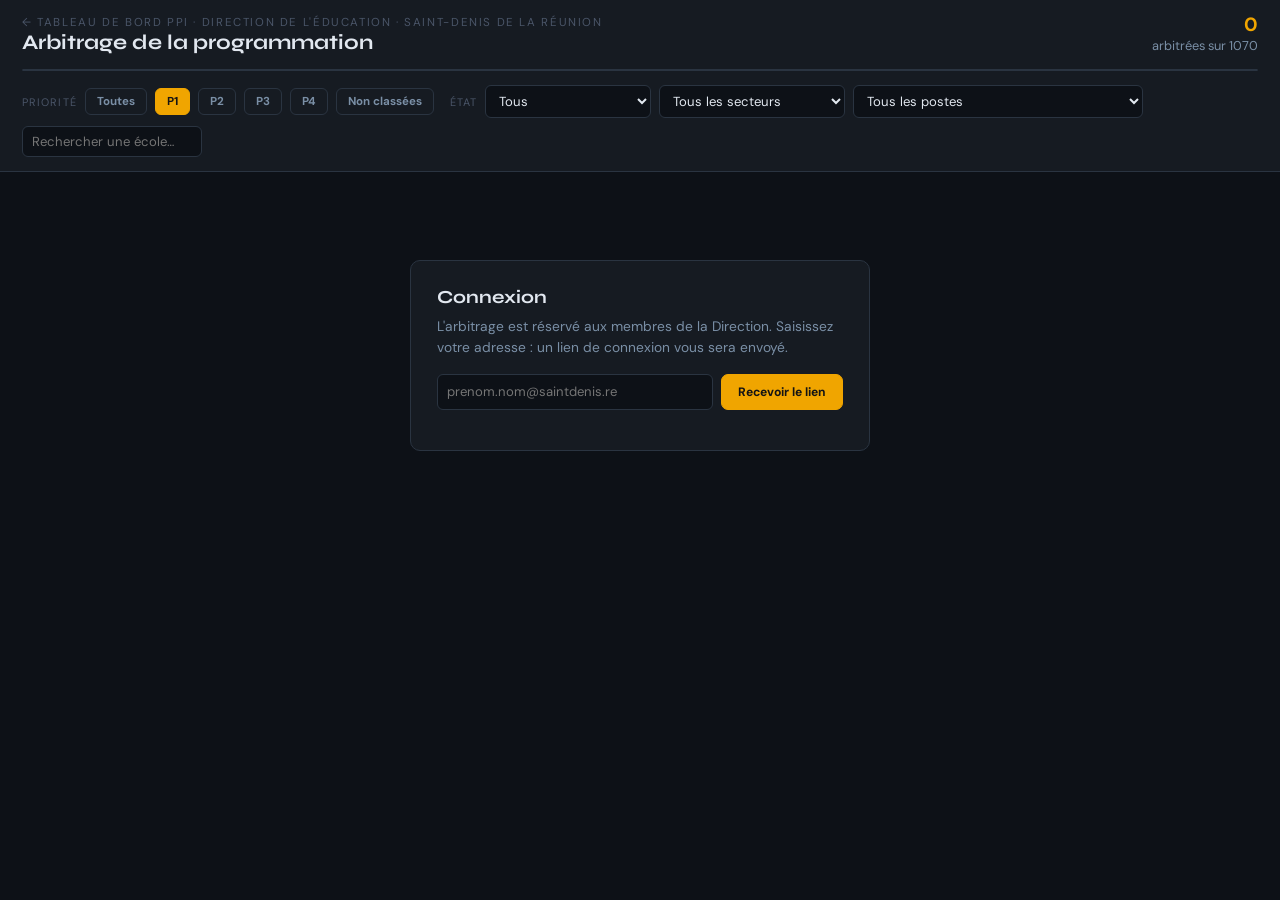
==== arbitrage.html @ 17b217a4 "Add files via upload" ====
<!doctype html>
<html lang="fr">
<head>
<meta charset="utf-8">
<meta name="viewport" content="width=device-width,initial-scale=1">
<title>Arbitrage de la programmation — PPI Écoles</title>
<link rel="preconnect" href="https://fonts.googleapis.com">
<link rel="preconnect" href="https://fonts.gstatic.com" crossorigin>
<link rel="stylesheet" href="https://fonts.googleapis.com/css2?family=Syne:wght@600;700&family=DM+Sans:opsz,wght@9..40,400;9..40,500;9..40,700&display=swap">
<style>
:root{
  --bg:#0d1117; --surface:#161b22; --surface2:#1c2230; --border:#2a3441;
  --accent:#f0a500; --accent2:#3ecfcf; --accent3:#e05c5c; --accent4:#6ab04c;
  --text:#e2e8f0; --text-muted:#7a8fa6; --text-dim:#4a5568;
  --ombre:rgba(0,0,0,.45); color-scheme:dark;
}
*{box-sizing:border-box}
body{margin:0;background:var(--bg);color:var(--text);
  font-family:'DM Sans',system-ui,sans-serif;font-size:14px;line-height:1.5;
  -webkit-font-smoothing:antialiased}
h1,h2,h3{font-family:'Syne',sans-serif;font-weight:700;margin:0;line-height:1.15}
.mono{font-variant-numeric:tabular-nums}
.wrap{max-width:1560px;margin:0 auto;padding-inline:22px}
a{color:var(--accent2)}

header{background:var(--surface);border-bottom:1px solid var(--border);position:sticky;top:0;z-index:40}
.htop{display:flex;align-items:center;gap:16px;flex-wrap:wrap;padding-block:14px 0}
.htop h1{font-size:1.3rem}
.fil{font-size:.72rem;letter-spacing:.14em;text-transform:uppercase;color:var(--text-dim)}
.qui{margin-left:auto;display:flex;align-items:center;gap:10px;font-size:.8rem;color:var(--text-muted)}
.qui b{color:var(--text);font-weight:500}
.avance{font-size:.8rem;color:var(--text-muted);text-align:right}
.avance b{display:block;font-size:1.2rem;color:var(--accent);font-weight:700;line-height:1.1}

.env{display:grid;grid-template-columns:repeat(auto-fit,minmax(122px,1fr));gap:1px;background:var(--border);
  border:1px solid var(--border);border-radius:8px;margin-block:14px;overflow:hidden}
.env>div{background:var(--surface2);padding:9px 12px}
.env .an{font-size:.68rem;letter-spacing:.11em;color:var(--text-dim);text-transform:uppercase}
.env .mt{font-size:1.02rem;font-weight:700;margin-top:3px;font-variant-numeric:tabular-nums}
.env .nb{font-size:.7rem;color:var(--text-dim);margin-top:1px}
.env .tot{background:#1a2230} .env .tot .mt{color:var(--accent)}
.env .dtt .mt{color:var(--accent2)}

.filtres{display:flex;gap:8px;align-items:center;flex-wrap:wrap;padding-bottom:14px}
.filtres span.lb{font-size:.68rem;letter-spacing:.1em;text-transform:uppercase;color:var(--text-dim)}
select,input[type=search],input[type=email],input[type=number]{font-family:inherit;font-size:.82rem;
  padding:6px 9px;border-radius:6px;border:1px solid var(--border);background:var(--bg);color:var(--text)}
input[type=search]{min-width:180px}
.pill{font-size:.72rem;font-weight:700;padding:5px 11px;border-radius:6px;border:1px solid var(--border);
  background:transparent;color:var(--text-muted);cursor:pointer;font-family:inherit}
.pill[aria-pressed="true"]{background:var(--accent);color:#141414;border-color:var(--accent)}
.cnt{margin-left:auto;font-size:.74rem;color:var(--text-dim);font-variant-numeric:tabular-nums}

main{padding-block:18px 70px}
.ligne{background:var(--surface);border:1px solid var(--border);border-radius:8px;margin-bottom:7px;
  display:grid;grid-template-columns:46px minmax(160px,1.4fr) minmax(130px,1fr) 34px minmax(170px,2fr) auto;
  gap:13px;align-items:center;padding:10px 13px}
.ligne.ppi{border-left:3px solid var(--accent)}
.ligne.entretien{border-left:3px solid var(--accent2)}
.ligne.ecarte{opacity:.5}
.ligne.verse{box-shadow:inset 0 0 0 1px var(--accent4)}
.rg{font-size:.7rem;font-weight:700;text-align:center;border-radius:5px;padding:4px 0}
.rg.P1{background:var(--accent3);color:#fff} .rg.P2{background:#c9772f;color:#fff}
.rg.P3{background:#3a4657;color:var(--text-muted)} .rg.P4,.rg.x{background:#232c3a;color:var(--text-dim)}
.ec{font-weight:500;line-height:1.25}
.ec small{display:block;color:var(--text-dim);font-weight:400;font-size:.7rem;letter-spacing:.04em}
.po{font-size:.82rem;color:var(--text-muted)}
.nt{font-size:.74rem;font-weight:700;text-align:center;border-radius:5px;padding:4px 0}
.nt.v4{background:var(--accent3);color:#fff} .nt.v3{background:#c9772f;color:#fff}
.nt.v2{background:#3d3520;color:var(--accent)} .nt.v1{background:#223424;color:var(--accent4)}
.nt.v0{background:#232c3a;color:var(--text-dim)}
.ctx{font-size:.78rem;color:var(--text-muted);line-height:1.35}
.ctx .src{font-size:.62rem;letter-spacing:.09em;text-transform:uppercase;color:var(--text-dim);margin-right:6px}
.ctx button{background:none;border:0;color:var(--accent2);cursor:pointer;font:inherit;font-size:.74rem;padding:0}
.dec{display:flex;gap:7px;align-items:center;flex-wrap:wrap;justify-content:flex-end}
.dgrp{display:flex;border:1px solid var(--border);border-radius:6px;overflow:hidden}
.dgrp button{font-size:.7rem;font-weight:700;padding:6px 10px;border:0;background:transparent;
  color:var(--text-muted);cursor:pointer;border-right:1px solid var(--border);font-family:inherit}
.dgrp button:last-child{border-right:0}
.dgrp button[aria-pressed="true"]{background:var(--accent);color:#141414}
.dgrp button.d2[aria-pressed="true"]{background:var(--accent2);color:#08201f}
.dgrp button.d3[aria-pressed="true"]{background:#3a4657;color:var(--text)}
.dec input[type=number]{width:100px;text-align:right;font-variant-numeric:tabular-nums}
.dec .manque{border-color:var(--accent);background:#2a2415}
.detail{grid-column:1/-1;border-top:1px solid var(--border);margin-top:9px;padding-top:10px;
  font-size:.8rem;color:var(--text-muted);line-height:1.45;display:flex;flex-direction:column;gap:8px}
.detail b{color:var(--text);font-weight:500}
.detail .tag{font-size:.6rem;letter-spacing:.09em;text-transform:uppercase;color:var(--text-dim);display:block}
.hidden{display:none!important}
.vide{text-align:center;padding:48px 20px;color:var(--text-dim)}

.bt{font-family:inherit;font-size:.76rem;font-weight:700;padding:9px 16px;border-radius:7px;
  border:1px solid var(--accent);background:var(--accent);color:#141414;cursor:pointer}
.bt.sec{background:transparent;color:var(--accent)}
.bt.gh{border-color:var(--border);background:transparent;color:var(--text-muted)}
.bt:disabled{opacity:.4;cursor:default}
.panneau{background:var(--surface);border:1px solid var(--border);border-radius:10px;padding:20px 22px;margin-top:28px}
.panneau h2{font-size:1.05rem;margin-bottom:7px}
.panneau p{margin:0 0 15px;color:var(--text-muted);font-size:.85rem;max-width:76ch}
.bts{display:flex;gap:10px;flex-wrap:wrap}
.note{margin-top:14px;font-size:.78rem;color:var(--text-dim);max-width:76ch}
.connexion{max-width:460px;margin:70px auto;background:var(--surface);border:1px solid var(--border);
  border-radius:10px;padding:26px}
.connexion h2{font-size:1.15rem;margin-bottom:8px}
.connexion p{color:var(--text-muted);font-size:.86rem;margin:0 0 16px}
.connexion form{display:flex;gap:8px}
.connexion input{flex:1}
#etat{position:fixed;left:50%;transform:translateX(-50%);bottom:20px;background:var(--surface2);
  border:1px solid var(--border);color:var(--text);padding:10px 18px;border-radius:8px;font-size:.82rem;
  z-index:70;opacity:0;pointer-events:none;transition:opacity .2s;box-shadow:0 6px 24px var(--ombre);max-width:80vw}
#etat.on{opacity:1}
@media (max-width:1150px){
  .ligne{grid-template-columns:42px 1fr 34px;row-gap:9px}
  .ligne .po{grid-column:2/4} .ligne .ctx{grid-column:1/-1} .dec{grid-column:1/-1;justify-content:flex-start}
}
@media (prefers-reduced-motion:reduce){*{transition:none!important}}
</style>
</head>
<body>

<header><div class="wrap">
  <div class="htop">
    <div><div class="fil"><a href="./" style="color:var(--text-dim);text-decoration:none">← Tableau de bord PPI</a>
           · Direction de l'Éducation · Saint-Denis de La Réunion</div>
         <h1>Arbitrage de la programmation</h1></div>
    <div class="qui" id="qui"></div>
    <div class="avance"><b id="pfait">0</b><span>arbitrées sur <span id="ptot">—</span></span></div>
  </div>
  <div class="env" id="env"></div>
  <div class="filtres" id="barre">
    <span class="lb">Priorité</span>
    <button class="pill" data-f="rang" data-v="" aria-pressed="false">Toutes</button>
    <button class="pill" data-f="rang" data-v="P1" aria-pressed="true">P1</button>
    <button class="pill" data-f="rang" data-v="P2" aria-pressed="false">P2</button>
    <button class="pill" data-f="rang" data-v="P3" aria-pressed="false">P3</button>
    <button class="pill" data-f="rang" data-v="P4" aria-pressed="false">P4</button>
    <button class="pill" data-f="rang" data-v="—" aria-pressed="false">Non classées</button>
    <span class="lb" style="margin-left:8px">État</span>
    <select id="fdec">
      <option value="">Tous</option><option value="0">À arbitrer</option>
      <option value="ppi">Retenues au PPI</option><option value="entretien">Petit entretien</option>
      <option value="ecarte">Écartées</option><option value="verse">Déjà versées au plan</option>
    </select>
    <select id="fsect"><option value="">Tous les secteurs</option></select>
    <select id="fposte"><option value="">Tous les postes</option></select>
    <input type="search" id="fq" placeholder="Rechercher une école…" aria-label="Rechercher une école">
    <span class="cnt" id="cnt"></span>
  </div>
</div></header>

<main><div class="wrap">
  <div id="connexion" class="connexion hidden">
    <h2>Connexion</h2>
    <p>L'arbitrage est réservé aux membres de la Direction. Saisissez votre adresse :
       un lien de connexion vous sera envoyé.</p>
    <form id="fconn"><input type="email" id="mail" placeholder="prenom.nom@saintdenis.re" required>
      <button class="bt" type="submit">Recevoir le lien</button></form>
    <div class="note" id="noteconn"></div>
  </div>

  <div id="appli">
    <div id="liste"></div>
    <div class="vide hidden" id="vide">Aucune intervention ne correspond à ces filtres.</div>

    <section class="panneau">
      <h2>Verser les arbitrages au plan</h2>
      <p>Les interventions retenues au PPI, pourvues d'une année et d'un montant, deviennent des
         opérations du plan : elles apparaîtront dans le tableau de bord, la carte et les exports,
         au même titre que les lignes existantes. Une intervention déjà versée est marquée et ne
         peut pas l'être deux fois.</p>
      <div class="bts">
        <button class="bt" id="verser">Verser au plan les interventions prêtes</button>
        <button class="bt sec" id="expDTT">Petit entretien → DTT (.csv)</button>
        <button class="bt gh" id="expCSV">Export CSV de l'arbitrage</button>
      </div>
      <div class="note" id="notepan"></div>
    </section>
  </div>
</div></main>
<div id="etat" role="status" aria-live="polite"></div>

<script src="donnees/config.js"></script>
<script src="donnees/source.js"></script>
<script src="arbitrage.js"></script>
</body>
</html>
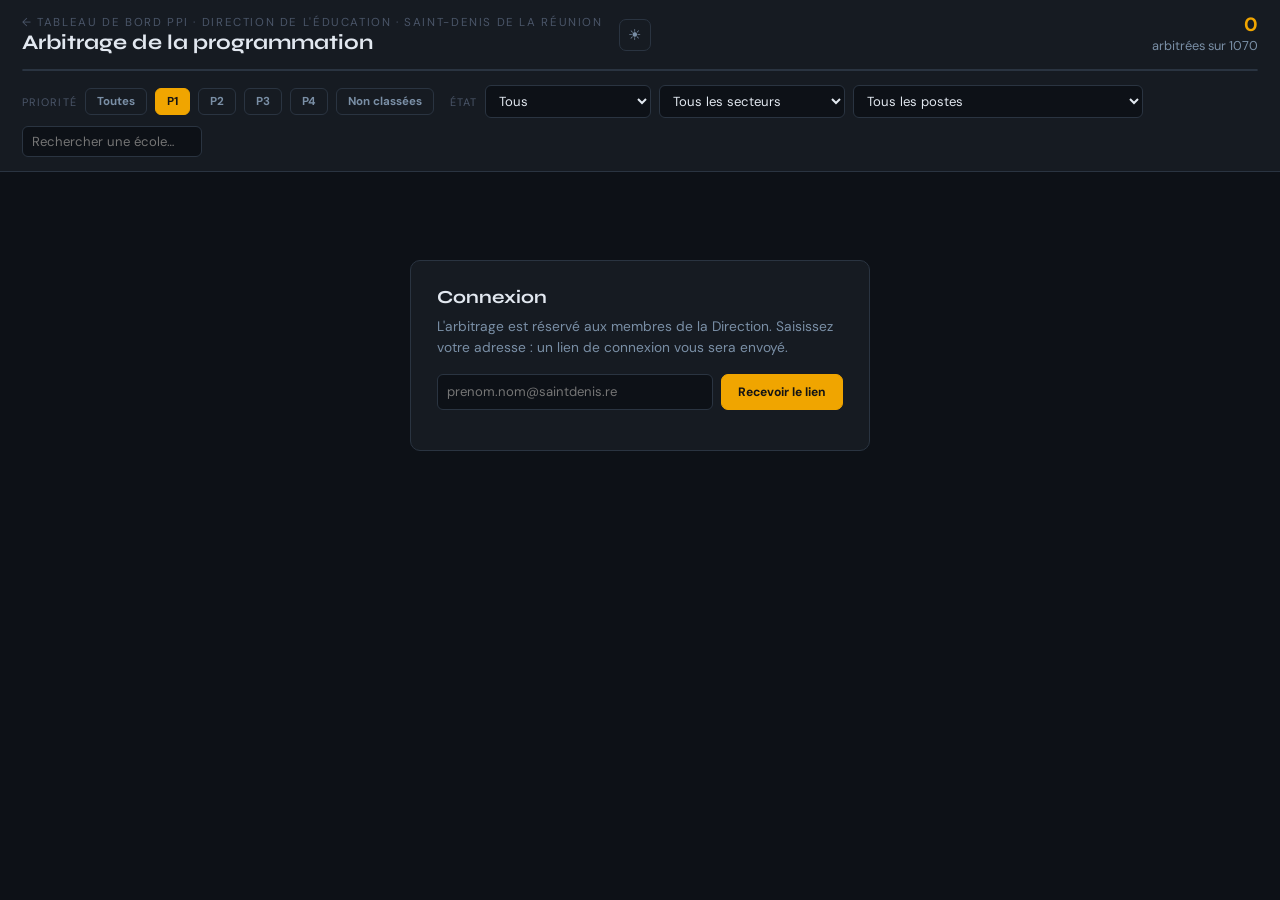
==== commit 3b514ad7: "V2" ====
--- a/arbitrage.html
+++ b/arbitrage.html
@@ -13,6 +13,12 @@
   --accent:#f0a500; --accent2:#3ecfcf; --accent3:#e05c5c; --accent4:#6ab04c;
   --text:#e2e8f0; --text-muted:#7a8fa6; --text-dim:#4a5568;
   --ombre:rgba(0,0,0,.45); color-scheme:dark;
+}
+body.jour{
+  --bg:#f6f2e8; --surface:#fffdf7; --surface2:#efe9db; --border:#ddd4c2;
+  --accent:#a86a04; --accent2:#0c757e; --accent3:#b93a3a; --accent4:#4a7d2c;
+  --text:#221f19; --text-muted:#6a6155; --text-dim:#8f8577;
+  --ombre:rgba(90,74,42,.16); color-scheme:light;
 }
 *{box-sizing:border-box}
 body{margin:0;background:var(--bg);color:var(--text);
@@ -73,9 +79,15 @@
 .ctx .src{font-size:.62rem;letter-spacing:.09em;text-transform:uppercase;color:var(--text-dim);margin-right:6px}
 .ctx button{background:none;border:0;color:var(--accent2);cursor:pointer;font:inherit;font-size:.74rem;padding:0}
 .dec{display:flex;gap:7px;align-items:center;flex-wrap:wrap;justify-content:flex-end}
-.dgrp{display:flex;border:1px solid var(--border);border-radius:6px;overflow:hidden}
-.dgrp button{font-size:.7rem;font-weight:700;padding:6px 10px;border:0;background:transparent;
-  color:var(--text-muted);cursor:pointer;border-right:1px solid var(--border);font-family:inherit}
+.dgrp{display:flex;border:1px solid var(--border);border-radius:7px;overflow:hidden;
+  box-shadow:0 1px 0 var(--ombre)}
+.dgrp button{font-size:.72rem;font-weight:700;padding:7px 13px;border:0;background:var(--surface2);
+  color:var(--text);cursor:pointer;border-right:1px solid var(--border);font-family:inherit;
+  transition:background .12s,color .12s}
+.dgrp button:hover{background:var(--accent);color:#141414}
+.dgrp button.d2:hover{background:var(--accent2);color:#08201f}
+.dgrp button.d3:hover{background:var(--text-dim);color:var(--surface)}
+.dgrp button:focus-visible{outline:2px solid var(--accent);outline-offset:-2px}
 .dgrp button:last-child{border-right:0}
 .dgrp button[aria-pressed="true"]{background:var(--accent);color:#141414}
 .dgrp button.d2[aria-pressed="true"]{background:var(--accent2);color:#08201f}
@@ -86,6 +98,9 @@
   font-size:.8rem;color:var(--text-muted);line-height:1.45;display:flex;flex-direction:column;gap:8px}
 .detail b{color:var(--text);font-weight:500}
 .detail .tag{font-size:.6rem;letter-spacing:.09em;text-transform:uppercase;color:var(--text-dim);display:block}
+.consigne{margin:0 0 14px;padding:11px 15px;background:var(--surface);border:1px solid var(--border);
+  border-left:3px solid var(--accent);border-radius:7px;font-size:.83rem;color:var(--text-muted);max-width:none}
+.consigne b{color:var(--text)}
 .hidden{display:none!important}
 .vide{text-align:center;padding:48px 20px;color:var(--text-dim)}
 
@@ -109,6 +124,16 @@
   border:1px solid var(--border);color:var(--text);padding:10px 18px;border-radius:8px;font-size:.82rem;
   z-index:70;opacity:0;pointer-events:none;transition:opacity .2s;box-shadow:0 6px 24px var(--ombre);max-width:80vw}
 #etat.on{opacity:1}
+body.jour .rg.P3{background:#e4ddcc;color:var(--text-muted)}
+body.jour .rg.P4,body.jour .rg.x{background:#eae4d6;color:var(--text-dim)}
+body.jour .nt.v2{background:#f4e6c4;color:#8a6a10}
+body.jour .nt.v1{background:#dfeccf;color:#3f6b24}
+body.jour .nt.v0{background:#eae4d6;color:var(--text-dim)}
+body.jour .dec .manque{background:#f9edd2}
+body.jour .env .tot{background:#f3ead7}
+.btn-theme{background:none;border:1px solid var(--border);color:var(--text-muted);
+  border-radius:7px;width:32px;height:32px;cursor:pointer;font-size:.95rem;line-height:1}
+.btn-theme:hover{color:var(--accent);border-color:var(--accent)}
 @media (max-width:1150px){
   .ligne{grid-template-columns:42px 1fr 34px;row-gap:9px}
   .ligne .po{grid-column:2/4} .ligne .ctx{grid-column:1/-1} .dec{grid-column:1/-1;justify-content:flex-start}
@@ -123,6 +148,7 @@
     <div><div class="fil"><a href="./" style="color:var(--text-dim);text-decoration:none">← Tableau de bord PPI</a>
            · Direction de l'Éducation · Saint-Denis de La Réunion</div>
          <h1>Arbitrage de la programmation</h1></div>
+    <button id="btn-theme" class="btn-theme" onclick="basculerTheme()" title="Changer de thème">☾</button>
     <div class="qui" id="qui"></div>
     <div class="avance"><b id="pfait">0</b><span>arbitrées sur <span id="ptot">—</span></span></div>
   </div>
@@ -159,6 +185,10 @@
   </div>
 
   <div id="appli">
+    <p class="consigne">Pour chaque intervention, choisissez sa destination à droite de la ligne :
+       <b>PPI</b> pour l'inscrire au plan — l'année, le type et le montant s'ouvrent alors —,
+       <b>Entretien</b> pour la confier à la Direction des travaux du territoire,
+       <b>Écarter</b> pour la laisser sans suite. Tout est enregistré aussitôt.</p>
     <div id="liste"></div>
     <div class="vide hidden" id="vide">Aucune intervention ne correspond à ces filtres.</div>
 
@@ -179,6 +209,24 @@
 </div></main>
 <div id="etat" role="status" aria-live="polite"></div>
 
+<script>
+/* Même mécanisme que le tableau de bord : classe « jour » sur le corps,
+   préférence conservée sous la clé ppi:theme. Le choix suit d'une page à l'autre. */
+function themeActuel(){ return document.body.classList.contains('jour') ? 'jour' : 'nuit'; }
+function appliquerTheme(t, memoriser){
+  document.body.classList.toggle('jour', t === 'jour');
+  var b = document.getElementById('btn-theme');
+  if (b) { b.textContent = t === 'jour' ? '☾' : '☀';
+           b.title = t === 'jour' ? 'Passer en mode nuit' : 'Passer en mode jour'; }
+  if (memoriser) { try { localStorage.setItem('ppi:theme', t); } catch (e) {} }
+}
+function basculerTheme(){ appliquerTheme(themeActuel() === 'jour' ? 'nuit' : 'jour', true); }
+(function(){
+  var t = null;
+  try { t = localStorage.getItem('ppi:theme'); } catch (e) {}
+  appliquerTheme(t === 'jour' ? 'jour' : 'nuit', false);
+})();
+</script>
 <script src="donnees/config.js"></script>
 <script src="donnees/source.js"></script>
 <script src="arbitrage.js"></script>
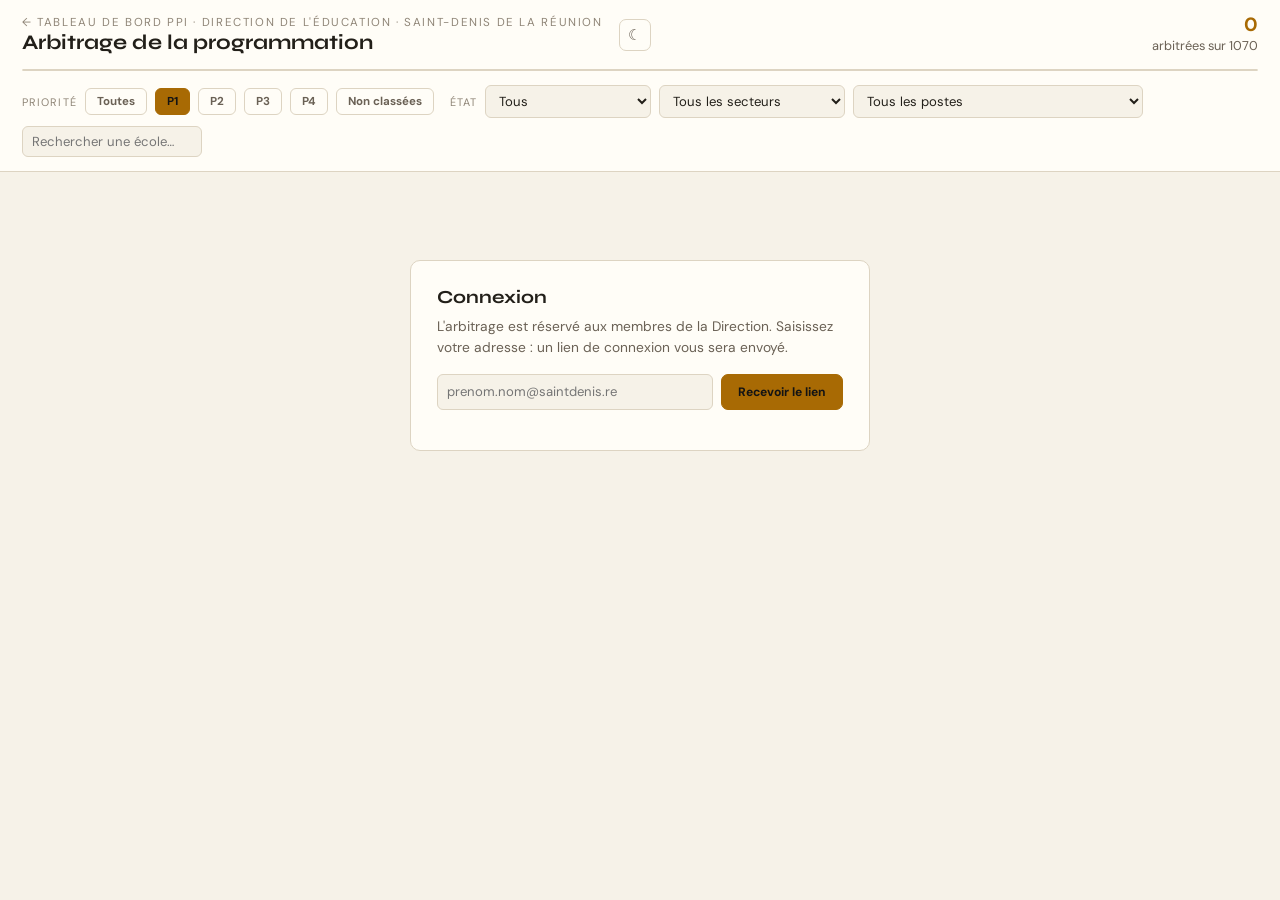
==== commit 9fbca1bb: "Add files via upload" ====
--- a/arbitrage.html
+++ b/arbitrage.html
@@ -222,9 +222,11 @@
 }
 function basculerTheme(){ appliquerTheme(themeActuel() === 'jour' ? 'nuit' : 'jour', true); }
 (function(){
-  var t = null;
+  var t;
   try { t = localStorage.getItem('ppi:theme'); } catch (e) {}
-  appliquerTheme(t === 'jour' ? 'jour' : 'nuit', false);
+  // Même règle que le tableau de bord : l'ivoire est le mode par défaut,
+  // seul un choix explicite de « nuit » passe la page en sombre.
+  appliquerTheme(t !== 'nuit' ? 'jour' : 'nuit', false);
 })();
 </script>
 <script src="donnees/config.js"></script>
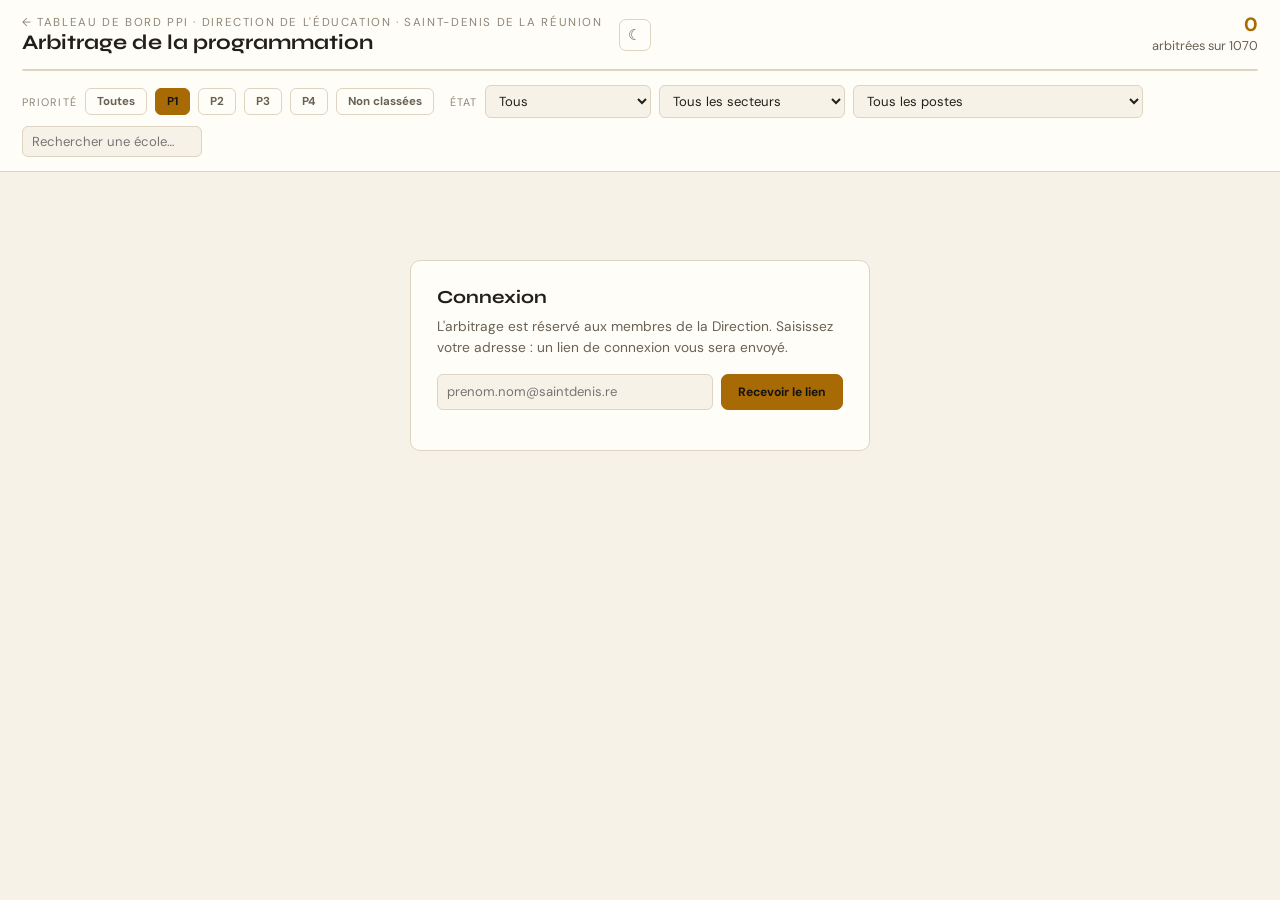
==== commit 06722ff5: "Add files via upload" ====
--- a/arbitrage.html
+++ b/arbitrage.html
@@ -38,9 +38,10 @@
 .avance{font-size:.8rem;color:var(--text-muted);text-align:right}
 .avance b{display:block;font-size:1.2rem;color:var(--accent);font-weight:700;line-height:1.1}
 
-.env{display:grid;grid-template-columns:repeat(auto-fit,minmax(122px,1fr));gap:1px;background:var(--border);
-  border:1px solid var(--border);border-radius:8px;margin-block:14px;overflow:hidden}
-.env>div{background:var(--surface2);padding:9px 12px}
+.env{display:grid;grid-template-columns:repeat(auto-fit,minmax(108px,1fr));gap:1px;
+  background:var(--surface2);border:1px solid var(--border);border-radius:8px;
+  margin-block:14px;overflow:hidden}
+.env>div{background:var(--surface2);padding:9px 12px;outline:1px solid var(--border);outline-offset:0}
 .env .an{font-size:.68rem;letter-spacing:.11em;color:var(--text-dim);text-transform:uppercase}
 .env .mt{font-size:1.02rem;font-weight:700;margin-top:3px;font-variant-numeric:tabular-nums}
 .env .nb{font-size:.7rem;color:var(--text-dim);margin-top:1px}
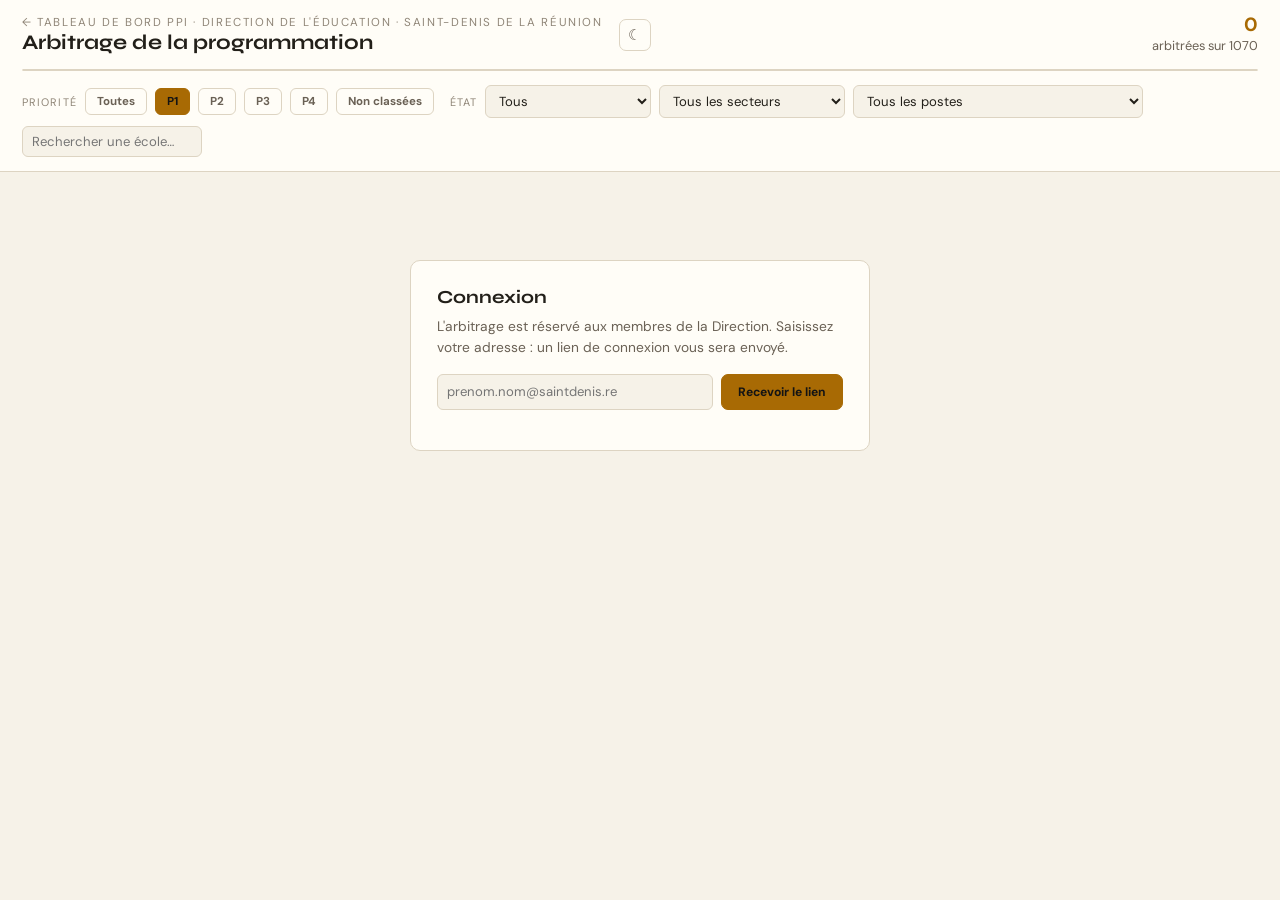
==== commit 556354a1: "Add files via upload" ====
--- a/arbitrage.html
+++ b/arbitrage.html
@@ -94,6 +94,11 @@
 .dgrp button.d2[aria-pressed="true"]{background:var(--accent2);color:#08201f}
 .dgrp button.d3[aria-pressed="true"]{background:#3a4657;color:var(--text)}
 .dec input[type=number]{width:100px;text-align:right;font-variant-numeric:tabular-nums}
+.versee{font-size:.7rem;font-weight:700;letter-spacing:.04em;padding:6px 11px;border-radius:7px;
+  background:var(--accent4);color:#fff;white-space:nowrap}
+.bt-reprendre{font-family:inherit;font-size:.72rem;font-weight:700;padding:6px 12px;border-radius:7px;
+  border:1px solid var(--border);background:var(--surface2);color:var(--text-muted);cursor:pointer}
+.bt-reprendre:hover{border-color:var(--accent3);color:var(--accent3)}
 .dec .manque{border-color:var(--accent);background:#2a2415}
 .detail{grid-column:1/-1;border-top:1px solid var(--border);margin-top:9px;padding-top:10px;
   font-size:.8rem;color:var(--text-muted);line-height:1.45;display:flex;flex-direction:column;gap:8px}
@@ -165,7 +170,7 @@
     <span class="lb" style="margin-left:8px">État</span>
     <select id="fdec">
       <option value="">Tous</option><option value="0">À arbitrer</option>
-      <option value="ppi">Retenues au PPI</option><option value="entretien">Petit entretien</option>
+      <option value="ppi">Retenues au PPI</option><option value="entretien">Maintenance DTT</option>
       <option value="ecarte">Écartées</option><option value="verse">Déjà versées au plan</option>
     </select>
     <select id="fsect"><option value="">Tous les secteurs</option></select>
@@ -188,8 +193,10 @@
   <div id="appli">
     <p class="consigne">Pour chaque intervention, choisissez sa destination à droite de la ligne :
        <b>PPI</b> pour l'inscrire au plan — l'année, le type et le montant s'ouvrent alors —,
-       <b>Entretien</b> pour la confier à la Direction des travaux du territoire,
-       <b>Écarter</b> pour la laisser sans suite. Tout est enregistré aussitôt.</p>
+       <b>Maintenance</b> pour la confier à la Direction des travaux du territoire,
+       <b>Écarter</b> pour la laisser sans suite. Tout est enregistré aussitôt.
+       Une intervention déjà versée au plan se reprend par le bouton <b>Reprendre</b> :
+       son opération est alors retirée du plan et la décision se rouvre.</p>
     <div id="liste"></div>
     <div class="vide hidden" id="vide">Aucune intervention ne correspond à ces filtres.</div>
 
@@ -198,10 +205,14 @@
       <p>Les interventions retenues au PPI, pourvues d'une année et d'un montant, deviennent des
          opérations du plan : elles apparaîtront dans le tableau de bord, la carte et les exports,
          au même titre que les lignes existantes. Une intervention déjà versée est marquée et ne
-         peut pas l'être deux fois.</p>
+         peut pas l'être deux fois. Le deuxième bouton reprend <b>exactement la liste que vos
+         filtres désignent</b>, arbitrée ou non — de quoi sortir le tableau d'un secteur, d'un
+         poste ou d'une priorité pour le porter en réunion.</p>
       <div class="bts">
         <button class="bt" id="verser">Verser au plan les interventions prêtes</button>
-        <button class="bt sec" id="expDTT">Petit entretien → DTT (.csv)</button>
+        <button class="bt sec" id="expDTT">Maintenance DTT (.csv)</button>
+        <button class="bt gh" onclick="location.href='entretien.html'">Suivi d'exécution DTT</button>
+        <button class="bt sec" id="expVue">Exporter la liste affichée</button>
         <button class="bt gh" id="expCSV">Export CSV de l'arbitrage</button>
       </div>
       <div class="note" id="notepan"></div>
@@ -232,6 +243,6 @@
 </script>
 <script src="donnees/config.js"></script>
 <script src="donnees/source.js"></script>
-<script src="arbitrage.js"></script>
+<script src="arbitrage.js?v=5"></script>
 </body>
 </html>
